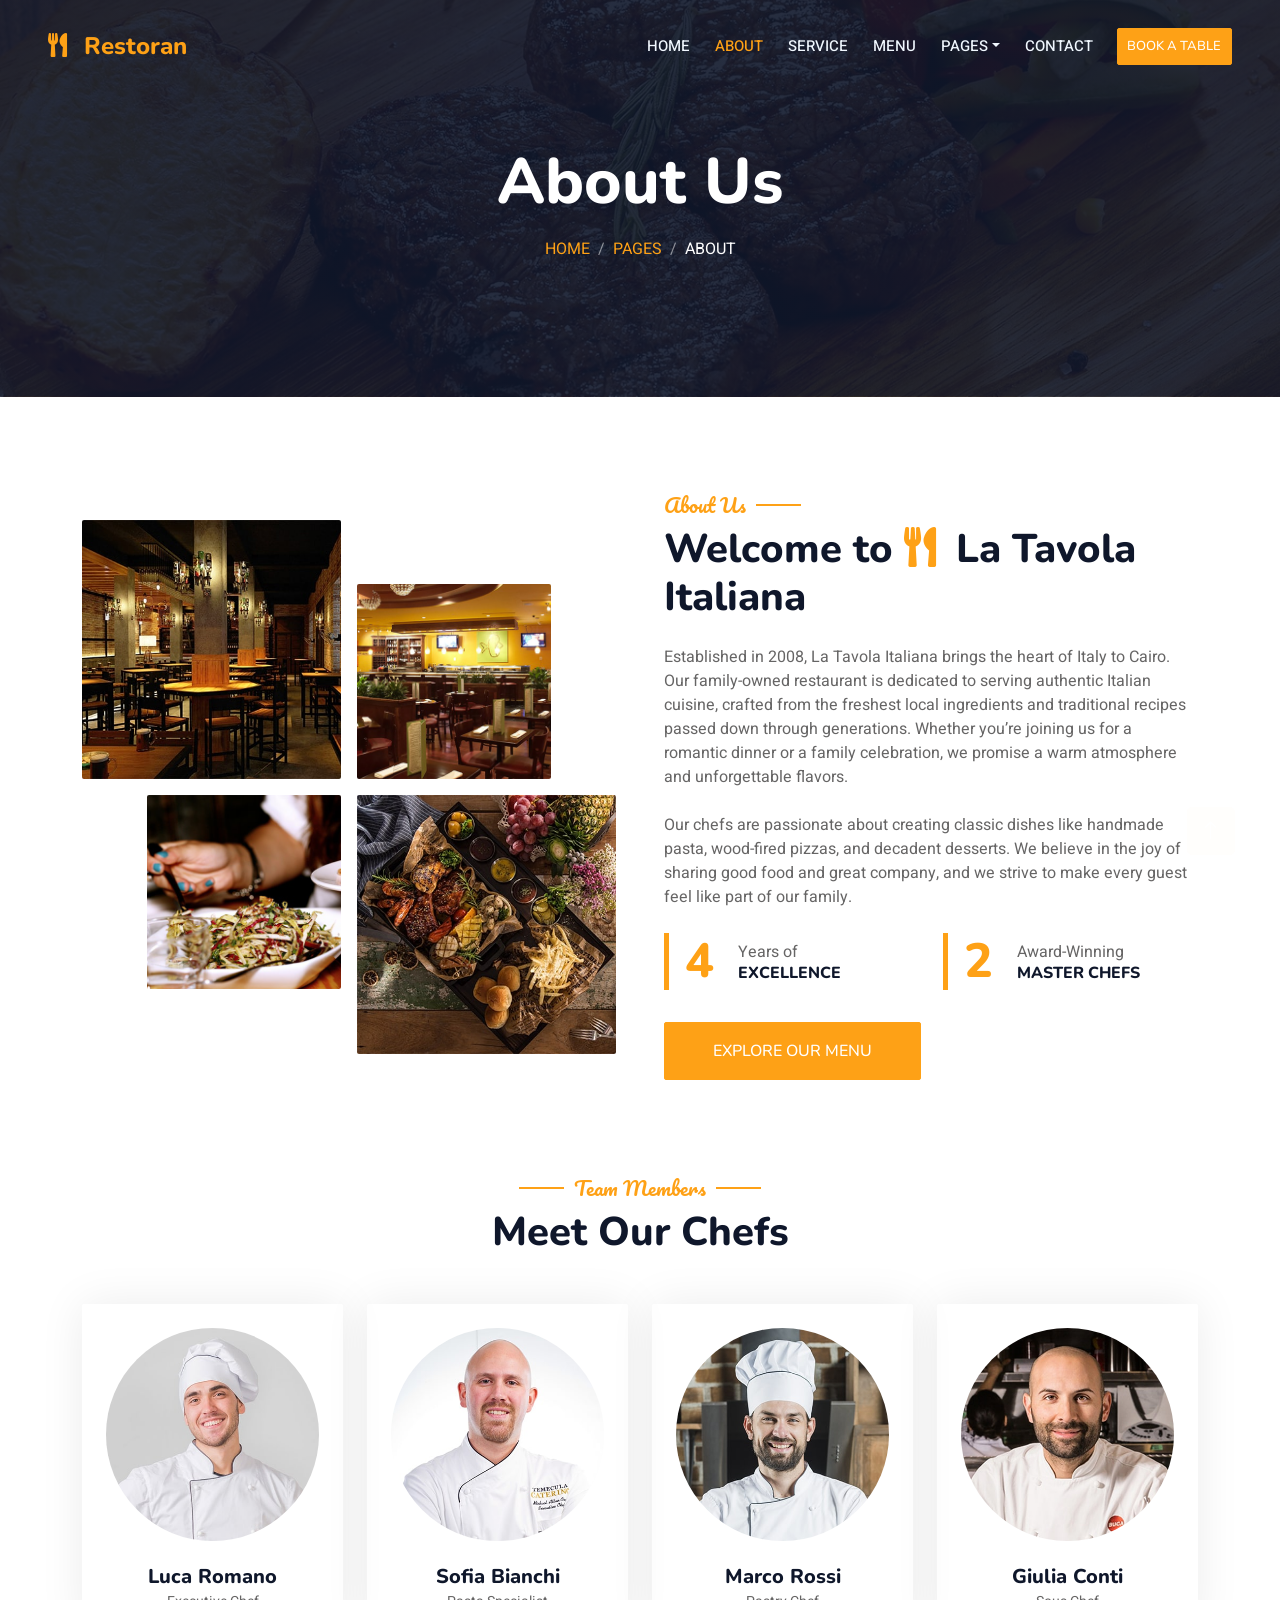
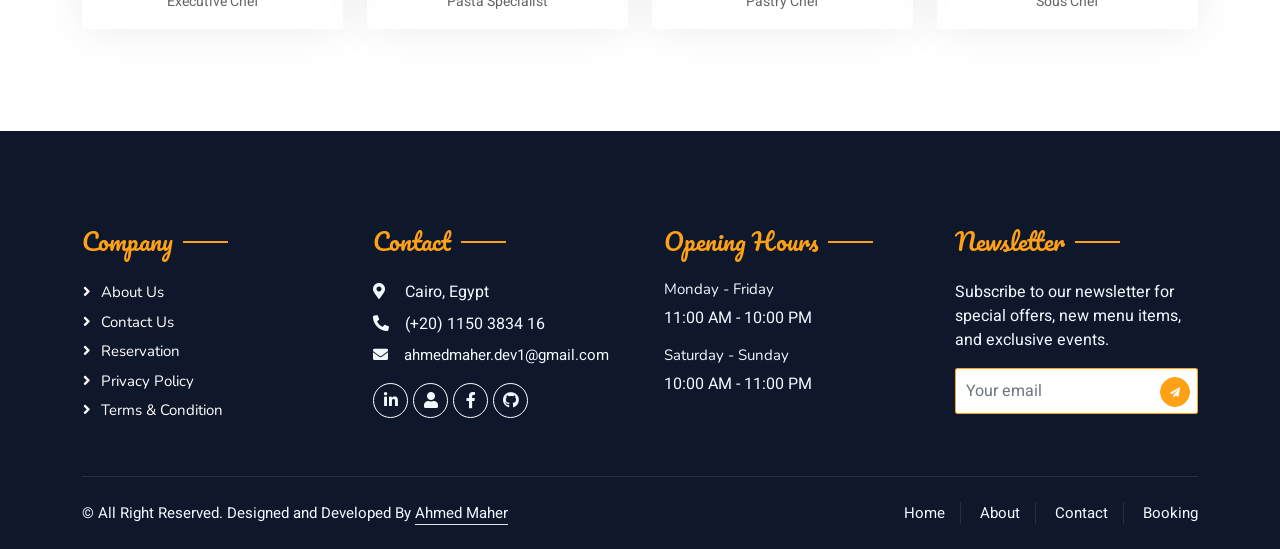
==== about.html @ c9a85f74 "added the main files of the website" ====
<!DOCTYPE html>
<html lang="en">
    <head>
        <meta charset="utf-8" />
        <title>Restoran - Bootstrap Restaurant Template</title>
        <meta content="width=device-width, initial-scale=1.0" name="viewport" />
        <meta content="" name="keywords" />
        <meta content="" name="description" />

        <!-- Favicon -->
        <link href="img/favicon.ico" rel="icon" />

        <!-- Google Web Fonts -->
        <link rel="preconnect" href="https://fonts.googleapis.com" />
        <link rel="preconnect" href="https://fonts.gstatic.com" crossorigin />
        <link
            href="https://fonts.googleapis.com/css2?family=Heebo:wght@400;500;600&family=Nunito:wght@600;700;800&family=Pacifico&display=swap"
            rel="stylesheet"
        />

        <!-- Icon Font Stylesheet -->
        <link
            href="https://cdnjs.cloudflare.com/ajax/libs/font-awesome/5.10.0/css/all.min.css"
            rel="stylesheet"
        />
        <link
            href="https://cdn.jsdelivr.net/npm/bootstrap-icons@1.4.1/font/bootstrap-icons.css"
            rel="stylesheet"
        />

        <!-- Libraries Stylesheet -->
        <link href="lib/animate/animate.min.css" rel="stylesheet" />
        <link
            href="lib/owlcarousel/assets/owl.carousel.min.css"
            rel="stylesheet"
        />
        <link
            href="lib/tempusdominus/css/tempusdominus-bootstrap-4.min.css"
            rel="stylesheet"
        />

        <!-- Customized Bootstrap Stylesheet -->
        <link href="css/bootstrap.min.css" rel="stylesheet" />

        <!-- Template Stylesheet -->
        <link href="css/style.css" rel="stylesheet" />
    </head>

    <body>
        <div class="container-xxl bg-white p-0">
            <!-- Spinner Start -->
            <div
                id="spinner"
                class="show bg-white position-fixed translate-middle w-100 vh-100 top-50 start-50 d-flex align-items-center justify-content-center"
            >
                <div
                    class="spinner-border text-primary"
                    style="width: 3rem; height: 3rem"
                    role="status"
                >
                    <span class="sr-only">Loading...</span>
                </div>
            </div>
            <!-- Spinner End -->

            <!-- Navbar & Hero Start -->
            <div class="container-xxl position-relative p-0">
                <nav
                    class="navbar navbar-expand-lg navbar-dark bg-dark px-4 px-lg-5 py-3 py-lg-0"
                >
                    <a href="" class="navbar-brand p-0">
                        <h1 class="text-primary m-0" style="font-size: 1.5rem">
                            <i class="fa fa-utensils me-3"></i>Restoran
                        </h1>
                    </a>
                    <button
                        class="navbar-toggler"
                        type="button"
                        data-bs-toggle="collapse"
                        data-bs-target="#navbarCollapse"
                    >
                        <span class="fa fa-bars"></span>
                    </button>
                    <div class="collapse navbar-collapse" id="navbarCollapse">
                        <div class="navbar-nav ms-auto py-0 pe-4">
                            <a href="index.html" class="nav-item nav-link"
                                >Home</a
                            >
                            <a
                                href="about.html"
                                class="nav-item nav-link active"
                                >About</a
                            >
                            <a href="service.html" class="nav-item nav-link"
                                >Service</a
                            >
                            <a href="menu.html" class="nav-item nav-link"
                                >Menu</a
                            >
                            <div class="nav-item dropdown">
                                <a
                                    href="#"
                                    class="nav-link dropdown-toggle"
                                    data-bs-toggle="dropdown"
                                    >Pages</a
                                >
                                <div class="dropdown-menu m-0">
                                    <a href="booking.html" class="dropdown-item"
                                        >Booking</a
                                    >
                                    <a href="team.html" class="dropdown-item"
                                        >Our Team</a
                                    >
                                    <a
                                        href="testimonial.html"
                                        class="dropdown-item"
                                        >Testimonial</a
                                    >
                                </div>
                            </div>
                            <a href="contact.html" class="nav-item nav-link"
                                >Contact</a
                            >
                        </div>
                        <a href="./booking.html" class="btn btn-primary py-2" style="font-size: 13px; padding-inline: 0.6rem;"
                            >Book A Table</a
                        >
                    </div>
                </nav>

                <div class="container-xxl py-5 bg-dark hero-header mb-5">
                    <div class="container text-center my-5 pt-5 pb-4">
                        <h1
                            class="display-3 text-white mb-3 animated slideInDown"
                        >
                            About Us
                        </h1>
                        <nav aria-label="breadcrumb">
                            <ol
                                class="breadcrumb justify-content-center text-uppercase"
                            >
                                <li class="breadcrumb-item">
                                    <a href="./index.html">Home</a>
                                </li>
                                <li class="breadcrumb-item" onclick="event.preventDefault()">
                                    <a href="">Pages</a>
                                </li>
                                <li
                                    class="breadcrumb-item text-white active"
                                    aria-current="page"
                                >
                                    About
                                </li>
                            </ol>
                        </nav>
                    </div>
                </div>
            </div>
            <!-- Navbar & Hero End -->

            <!-- About Start -->
            <div class="container-xxl py-5">
                <div class="container">
                    <div class="row g-5 align-items-center">
                        <div class="col-lg-6">
                            <div class="row g-3">
                                <div class="col-6 text-start">
                                    <img
                                        class="img-fluid rounded w-100 wow zoomIn"
                                        data-wow-delay="0.1s"
                                        src="img/about-1.jpg"
                                    />
                                </div>
                                <div class="col-6 text-start">
                                    <img
                                        class="img-fluid rounded w-75 wow zoomIn"
                                        data-wow-delay="0.3s"
                                        src="img/about-2.jpg"
                                        style="margin-top: 25%"
                                    />
                                </div>
                                <div class="col-6 text-end">
                                    <img
                                        class="img-fluid rounded w-75 wow zoomIn"
                                        data-wow-delay="0.5s"
                                        src="img/about-3.jpg"
                                    />
                                </div>
                                <div class="col-6 text-end">
                                    <img
                                        class="img-fluid rounded w-100 wow zoomIn"
                                        data-wow-delay="0.7s"
                                        src="img/about-4.jpg"
                                    />
                                </div>
                            </div>
                        </div>
                        <div class="col-lg-6">
                            <h5
                                class="section-title ff-secondary text-start text-primary fw-normal"
                            >
                                About Us
                            </h5>
                            <h1 class="mb-4">
                                Welcome to
                                <i class="fa fa-utensils text-primary me-2"></i>
                                La Tavola Italiana
                            </h1>
                            <p class="mb-4">
                                Established in 2008, La Tavola Italiana brings
                                the heart of Italy to Cairo. Our family-owned
                                restaurant is dedicated to serving authentic
                                Italian cuisine, crafted from the freshest local
                                ingredients and traditional recipes passed down
                                through generations. Whether you’re joining us
                                for a romantic dinner or a family celebration,
                                we promise a warm atmosphere and unforgettable
                                flavors.
                            </p>
                            <p class="mb-4">
                                Our chefs are passionate about creating classic
                                dishes like handmade pasta, wood-fired pizzas,
                                and decadent desserts. We believe in the joy of
                                sharing good food and great company, and we
                                strive to make every guest feel like part of our
                                family.
                            </p>
                            <div class="row g-4 mb-4">
                                <div class="col-sm-6">
                                    <div
                                        class="d-flex align-items-center border-start border-5 border-primary px-3"
                                    >
                                        <h1
                                            class="flex-shrink-0 display-5 text-primary mb-0"
                                            data-toggle="counter-up"
                                        >
                                            16
                                        </h1>
                                        <div class="ps-4">
                                            <p class="mb-0">Years of</p>
                                            <h6 class="text-uppercase mb-0">
                                                Excellence
                                            </h6>
                                        </div>
                                    </div>
                                </div>
                                <div class="col-sm-6">
                                    <div
                                        class="d-flex align-items-center border-start border-5 border-primary px-3"
                                    >
                                        <h1
                                            class="flex-shrink-0 display-5 text-primary mb-0"
                                            data-toggle="counter-up"
                                        >
                                            8
                                        </h1>
                                        <div class="ps-4">
                                            <p class="mb-0">Award-Winning</p>
                                            <h6 class="text-uppercase mb-0">
                                                Master Chefs
                                            </h6>
                                        </div>
                                    </div>
                                </div>
                            </div>
                            <a
                                class="btn btn-primary py-3 px-5 mt-2"
                                href="menu.html"
                                >Explore Our Menu</a
                            >
                        </div>
                    </div>
                </div>
            </div>
            <!-- About End -->

            <!-- Team Start -->
            <div class="container-xxl pt-5 pb-3">
                <div class="container">
                    <div class="text-center wow fadeInUp" data-wow-delay="0.1s">
                        <h5
                            class="section-title ff-secondary text-center text-primary fw-normal"
                        >
                            Team Members
                        </h5>
                        <h1 class="mb-5">Meet Our Chefs</h1>
                    </div>
                    <div class="row g-4">
                        <div
                            class="col-lg-3 col-md-6 wow fadeInUp"
                            data-wow-delay="0.1s"
                        >
                            <div
                                class="team-item text-center rounded overflow-hidden"
                            >
                                <div class="rounded-circle overflow-hidden m-4">
                                    <img
                                        class="img-fluid"
                                        src="img/team-1.jpg"
                                        alt="Chef Luca Romano"
                                    />
                                </div>
                                <h5 class="mb-0">Luca Romano</h5>
                                <small>Executive Chef</small>
                                <div class="d-flex justify-content-center mt-3">
                                    <a
                                        class="btn btn-square btn-primary mx-1"
                                        href="https://www.linkedin.com/in/ahmed-maher-algohary"
                                        target="_blank"
                                        ><i class="fab fa-linkedin-in"></i
                                    ></a>
                                    <a
                                        class="btn btn-square btn-primary mx-1"
                                        href="https://ahmedmaher-portfolio.vercel.app/"
                                        target="_blank"
                                        ><i class="fas fa-user"></i
                                    ></a>
                                    <a
                                        class="btn btn-square btn-primary mx-1"
                                        href="https://web.facebook.com/profile.php?id=100012154268952"
                                        target="_blank"
                                        ><i class="fab fa-facebook-f"></i
                                    ></a>
                                    <a
                                        class="btn btn-square btn-primary mx-1"
                                        href="https://github.com/Ahmed-Maher77"
                                        target="_blank"
                                        ><i class="fab fa-github"></i
                                    ></a>
                                </div>
                            </div>
                        </div>
                        <div
                            class="col-lg-3 col-md-6 wow fadeInUp"
                            data-wow-delay="0.3s"
                        >
                            <div
                                class="team-item text-center rounded overflow-hidden"
                            >
                                <div class="rounded-circle overflow-hidden m-4">
                                    <img
                                        class="img-fluid"
                                        src="img/team-2.jpg"
                                        alt="Chef Sofia Bianchi"
                                    />
                                </div>
                                <h5 class="mb-0">Sofia Bianchi</h5>
                                <small>Pasta Specialist</small>
                                <div class="d-flex justify-content-center mt-3">
                                    <a
                                        class="btn btn-square btn-primary mx-1"
                                        href="https://www.linkedin.com/in/ahmed-maher-algohary"
                                        target="_blank"
                                        ><i class="fab fa-linkedin-in"></i
                                    ></a>
                                    <a
                                        class="btn btn-square btn-primary mx-1"
                                        href="https://ahmedmaher-portfolio.vercel.app/"
                                        target="_blank"
                                        ><i class="fas fa-user"></i
                                    ></a>
                                    <a
                                        class="btn btn-square btn-primary mx-1"
                                        href="https://web.facebook.com/profile.php?id=100012154268952"
                                        target="_blank"
                                        ><i class="fab fa-facebook-f"></i
                                    ></a>
                                    <a
                                        class="btn btn-square btn-primary mx-1"
                                        href="https://github.com/Ahmed-Maher77"
                                        target="_blank"
                                        ><i class="fab fa-github"></i
                                    ></a>
                                </div>
                            </div>
                        </div>
                        <div
                            class="col-lg-3 col-md-6 wow fadeInUp"
                            data-wow-delay="0.5s"
                        >
                            <div
                                class="team-item text-center rounded overflow-hidden"
                            >
                                <div class="rounded-circle overflow-hidden m-4">
                                    <img
                                        class="img-fluid"
                                        src="img/team-3.jpg"
                                        alt="Chef Marco Rossi"
                                    />
                                </div>
                                <h5 class="mb-0">Marco Rossi</h5>
                                <small>Pastry Chef</small>
                                <div class="d-flex justify-content-center mt-3">
                                    <a
                                        class="btn btn-square btn-primary mx-1"
                                        href="https://www.linkedin.com/in/ahmed-maher-algohary"
                                        target="_blank"
                                        ><i class="fab fa-linkedin-in"></i
                                    ></a>
                                    <a
                                        class="btn btn-square btn-primary mx-1"
                                        href="https://ahmedmaher-portfolio.vercel.app/"
                                        target="_blank"
                                        ><i class="fas fa-user"></i
                                    ></a>
                                    <a
                                        class="btn btn-square btn-primary mx-1"
                                        href="https://web.facebook.com/profile.php?id=100012154268952"
                                        target="_blank"
                                        ><i class="fab fa-facebook-f"></i
                                    ></a>
                                    <a
                                        class="btn btn-square btn-primary mx-1"
                                        href="https://github.com/Ahmed-Maher77"
                                        target="_blank"
                                        ><i class="fab fa-github"></i
                                    ></a>
                                </div>
                            </div>
                        </div>
                        <div
                            class="col-lg-3 col-md-6 wow fadeInUp"
                            data-wow-delay="0.7s"
                        >
                            <div
                                class="team-item text-center rounded overflow-hidden"
                            >
                                <div class="rounded-circle overflow-hidden m-4">
                                    <img
                                        class="img-fluid"
                                        src="img/team-4.jpg"
                                        alt="Chef Giulia Conti"
                                    />
                                </div>
                                <h5 class="mb-0">Giulia Conti</h5>
                                <small>Sous Chef</small>
                                <div class="d-flex justify-content-center mt-3">
                                    <a
                                        class="btn btn-square btn-primary mx-1"
                                        href="https://www.linkedin.com/in/ahmed-maher-algohary"
                                        target="_blank"
                                        ><i class="fab fa-linkedin-in"></i
                                    ></a>
                                    <a
                                        class="btn btn-square btn-primary mx-1"
                                        href="https://ahmedmaher-portfolio.vercel.app/"
                                        target="_blank"
                                        ><i class="fas fa-user"></i
                                    ></a>
                                    <a
                                        class="btn btn-square btn-primary mx-1"
                                        href="https://web.facebook.com/profile.php?id=100012154268952"
                                        target="_blank"
                                        ><i class="fab fa-facebook-f"></i
                                    ></a>
                                    <a
                                        class="btn btn-square btn-primary mx-1"
                                        href="https://github.com/Ahmed-Maher77"
                                        target="_blank"
                                        ><i class="fab fa-github"></i
                                    ></a>
                                </div>
                            </div>
                        </div>
                    </div>
                </div>
            </div>
            <!-- Team End -->

            <!-- Footer Start -->
            <div
                class="container-fluid bg-dark text-light footer pt-5 mt-5 wow fadeIn"
                data-wow-delay="0.1s"
            >
                <div class="container py-5">
                    <div class="row g-5">
                        <div class="col-lg-3 col-md-6">
                            <h4
                                class="section-title ff-secondary text-start text-primary fw-normal mb-4"
                            >
                                Company
                            </h4>
                            <a class="btn btn-link" href="./about.html"
                                >About Us</a
                            >
                            <a class="btn btn-link" href="./contact.html"
                                >Contact Us</a
                            >
                            <a class="btn btn-link" href="./booking.html"
                                >Reservation</a
                            >
                            <a
                                class="btn btn-link"
                                href="https://ahmedmaher-portfolio.vercel.app/"
                                target="_blank"
                                >Privacy Policy</a
                            >
                            <a
                                class="btn btn-link"
                                href="https://ahmedmaher-portfolio.vercel.app/"
                                target="_blank"
                                >Terms & Condition</a
                            >
                        </div>
                        <div class="col-lg-3 col-md-6">
                            <h4
                                class="section-title ff-secondary text-start text-primary fw-normal mb-4"
                            >
                                Contact
                            </h4>
                            <p class="mb-2">
                                <i class="fa fa-map-marker-alt me-3"></i> Cairo,
                                Egypt
                            </p>
                            <p class="mb-2">
                                <i class="fa fa-phone-alt me-3"></i>(+20) 1150
                                3834 16
                            </p>
                            <p class="mb-2" style="font-size: 15px">
                                <i class="fa fa-envelope me-3"></i
                                >ahmedmaher.dev1@gmail.com
                            </p>
                            <div class="d-flex pt-2">
                                <a
                                    class="btn btn-outline-light btn-social"
                                    href="https://www.linkedin.com/in/ahmed-maher-algohary"
                                    target="_blank"
                                    ><i class="fab fa-linkedin-in"></i
                                ></a>
                                <a
                                    class="btn btn-outline-light btn-social"
                                    href="https://ahmedmaher-portfolio.vercel.app/"
                                    target="_blank"
                                    ><i class="fas fa-user"></i
                                ></a>
                                <a
                                    class="btn btn-outline-light btn-social"
                                    href="https://web.facebook.com/profile.php?id=100012154268952"
                                    target="_blank"
                                    ><i class="fab fa-facebook-f"></i
                                ></a>
                                <a
                                    class="btn btn-outline-light btn-social"
                                    href="https://github.com/Ahmed-Maher77"
                                    target="_blank"
                                    ><i class="fab fa-github"></i
                                ></a>
                            </div>
                        </div>
                        <div class="col-lg-3 col-md-6">
                            <h4
                                class="section-title ff-secondary text-start text-primary fw-normal mb-4"
                            >
                                Opening Hours
                            </h4>
                            <h5
                                class="text-light fw-normal"
                                style="font-size: 15px"
                            >
                                Monday - Friday
                            </h5>
                            <p>11:00 AM - 10:00 PM</p>
                            <h5
                                class="text-light fw-normal"
                                style="font-size: 15px"
                            >
                                Saturday - Sunday
                            </h5>
                            <p>10:00 AM - 11:00 PM</p>
                        </div>
                        <div class="col-lg-3 col-md-6">
                            <h4
                                class="section-title ff-secondary text-start text-primary fw-normal mb-4"
                            >
                                Newsletter
                            </h4>
                            <p>
                                Subscribe to our newsletter for special offers,
                                new menu items, and exclusive events.
                            </p>
                            <div
                                class="position-relative mx-auto"
                                style="max-width: 400px"
                            >
                                <input
                                    class="form-control border-primary w-100"
                                    type="text"
                                    placeholder="Your email"
                                    style="padding: 10px; padding-right: 40px"
                                />
                                <div
                                    id="newsletter-error"
                                    class="invalid-feedback"
                                    style="display: block"
                                ></div>
                                <button
                                    type="button"
                                    id="subscribe-button"
                                    class="btn btn-primary py-2 position-absolute end-0 me-2 rounded-circle"
                                    style="
                                        font-size: 10px;
                                        top: 9px;
                                        width: 30px;
                                        height: 30px;
                                        display: flex;
                                        align-items: center;
                                        justify-content: center;
                                    "
                                >
                                    <i class="fa fa-paper-plane"></i>
                                </button>
                            </div>
                            <!-- Newsletter Success Modal -->
                            <div
                                class="modal fade"
                                id="newsletterSuccessModal"
                                tabindex="-1"
                                aria-labelledby="newsletterSuccessModalLabel"
                                aria-hidden="true"
                            >
                                <div class="modal-dialog">
                                    <div class="modal-content">
                                        <div class="modal-header">
                                            <h5
                                                class="modal-title"
                                                id="newsletterSuccessModalLabel"
                                            >
                                                Subscribed!
                                            </h5>
                                            <button
                                                type="button"
                                                class="btn-close"
                                                data-bs-dismiss="modal"
                                                aria-label="Close"
                                            ></button>
                                        </div>
                                        <div
                                            class="modal-body"
                                            style="color: #000"
                                        >
                                            Thank you for subscribing to our
                                            newsletter!
                                        </div>
                                        <div class="modal-footer">
                                            <button
                                                type="button"
                                                class="btn btn-primary"
                                                data-bs-dismiss="modal"
                                            >
                                                OK
                                            </button>
                                        </div>
                                    </div>
                                </div>
                            </div>
                        </div>
                    </div>
                </div>
                <div class="container">
                    <div class="copyright">
                        <div class="row">
                            <div
                                class="col-md-6 text-center text-md-start mb-3 mb-md-0"
                            >
                                &copy; All Right Reserved. Designed and
                                Developed By
                                <a
                                    class="border-bottom"
                                    href="https://ahmedmaher-portfolio.vercel.app/"
                                    title="Go to Ahmed Maher's Portfolio"
                                    >Ahmed Maher</a
                                >
                            </div>
                            <div class="col-md-6 text-center text-md-end">
                                <div class="footer-menu">
                                    <a href="index.html">Home</a>
                                    <a href="about.html">About</a>
                                    <a href="contact.html">Contact</a>
                                    <a href="booking.html">Booking</a>
                                </div>
                            </div>
                        </div>
                    </div>
                </div>
            </div>
            <!-- Footer End -->

            <!-- Back to Top -->
            <a
                href="#"
                class="btn btn-lg btn-primary btn-lg-square back-to-top rounded-3"
                ><i class="bi bi-arrow-up"></i
            ></a>
        </div>

        <!-- JavaScript Libraries -->
        <script src="https://code.jquery.com/jquery-3.4.1.min.js"></script>
        <script src="https://cdn.jsdelivr.net/npm/bootstrap@5.0.0/dist/js/bootstrap.bundle.min.js"></script>
        <script src="lib/wow/wow.min.js"></script>
        <script src="lib/easing/easing.min.js"></script>
        <script src="lib/waypoints/waypoints.min.js"></script>
        <script src="lib/counterup/counterup.min.js"></script>
        <script src="lib/owlcarousel/owl.carousel.min.js"></script>
        <script src="lib/tempusdominus/js/moment.min.js"></script>
        <script src="lib/tempusdominus/js/moment-timezone.min.js"></script>
        <script src="lib/tempusdominus/js/tempusdominus-bootstrap-4.min.js"></script>

        <!-- Template Javascript -->
        <script src="js/main.js"></script>
    </body>
</html>
---- css/style.css ----
:root {
    --primary: #fea116;
    --light: #f1f8ff;
    --dark: #0f172b;
}

.ff-secondary {
    font-family: "Pacifico", cursive;
}

.fw-medium {
    font-weight: 600 !important;
}

.fw-semi-bold {
    font-weight: 700 !important;
}

.back-to-top {
    position: fixed;
    display: none;
    right: 45px;
    bottom: 45px;
    z-index: 99;
}

/*** Spinner ***/
#spinner {
    opacity: 0;
    visibility: hidden;
    transition: opacity 0.5s ease-out, visibility 0s linear 0.5s;
    z-index: 99999;
}

#spinner.show {
    transition: opacity 0.5s ease-out, visibility 0s linear 0s;
    visibility: visible;
    opacity: 1;
}

/*** Button ***/
.btn {
    font-family: "Nunito", sans-serif;
    font-weight: 500;
    text-transform: uppercase;
    transition: 0.5s;
}

.btn.btn-primary,
.btn.btn-secondary {
    color: #ffffff;
}

.btn-square {
    width: 38px;
    height: 38px;
}

.btn-sm-square {
    width: 32px;
    height: 32px;
}

.btn-lg-square {
    width: 48px;
    height: 48px;
}

.btn-square,
.btn-sm-square,
.btn-lg-square {
    padding: 0;
    display: flex;
    align-items: center;
    justify-content: center;
    font-weight: normal;
    border-radius: 2px;
}

/*** Navbar ***/
.navbar-dark .navbar-nav .nav-link {
    position: relative;
    margin-left: 25px;
    padding: 35px 0;
    font-size: 15px;
    color: var(--light) !important;
    text-transform: uppercase;
    font-weight: 500;
    outline: none;
    transition: 0.5s;
}

.sticky-top.navbar-dark .navbar-nav .nav-link {
    padding: 20px 0;
}

.navbar-dark .navbar-nav .nav-link:hover,
.navbar-dark .navbar-nav .nav-link.active {
    color: var(--primary) !important;
}

.navbar-dark .navbar-brand img {
    max-height: 60px;
    transition: 0.5s;
}

.sticky-top.navbar-dark .navbar-brand img {
    max-height: 45px;
}

@media (max-width: 991.98px) {
    .sticky-top.navbar-dark {
        position: relative;
    }

    .navbar-dark .navbar-collapse {
        margin-top: 15px;
        border-top: 1px solid rgba(255, 255, 255, 0.1);
    }

    .navbar-dark .navbar-nav .nav-link,
    .sticky-top.navbar-dark .navbar-nav .nav-link {
        padding: 10px 0;
        margin-left: 0;
    }

    .navbar-dark .navbar-brand img {
        max-height: 45px;
    }
}

@media (min-width: 992px) {
    .navbar-dark {
        position: absolute;
        width: 100%;
        top: 0;
        left: 0;
        z-index: 999;
        background: transparent !important;
    }

    .sticky-top.navbar-dark {
        position: fixed;
        background: var(--dark) !important;
    }
}

/*** Hero Header ***/
.hero-header {
    background: linear-gradient(rgba(15, 23, 43, 0.9), rgba(15, 23, 43, 0.9)),
        url(../img/bg-hero.jpg);
    background-position: center center;
    background-repeat: no-repeat;
    background-size: cover;
}

.hero-header img {
    animation: imgRotate 50s linear infinite;
}

@keyframes imgRotate {
    100% {
        transform: rotate(360deg);
    }
}

.breadcrumb-item + .breadcrumb-item::before {
    color: rgba(255, 255, 255, 0.5);
}

/*** Section Title ***/
.section-title {
    position: relative;
    display: inline-block;
}

.section-title::before {
    position: absolute;
    content: "";
    width: 45px;
    height: 2px;
    top: 50%;
    left: -55px;
    margin-top: -1px;
    background: var(--primary);
}

.section-title::after {
    position: absolute;
    content: "";
    width: 45px;
    height: 2px;
    top: 50%;
    right: -55px;
    margin-top: -1px;
    background: var(--primary);
}

.section-title.text-start::before,
.section-title.text-end::after {
    display: none;
}

/*** Service ***/
.service-item {
    box-shadow: 0 0 45px rgba(0, 0, 0, 0.08);
    transition: 0.5s;
    height: 100%;
    display: flex;
    flex-direction: column;
}

.service-item:hover {
    background: var(--primary);
}

.service-item * {
    transition: 0.5s;
}

.service-item:hover * {
    color: var(--light) !important;
}

.service-item .p-4 {
    flex: 1;
    display: flex;
    flex-direction: column;
}

.service-item .p-4 p {
    flex: 1;
}

/*** Food Menu ***/
.nav-pills .nav-item .active {
    border-bottom: 2px solid var(--primary);
}

/*** Youtube Video ***/
.video {
    position: relative;
    height: 100%;
    min-height: 500px;
    background: linear-gradient(rgba(15, 23, 43, 0.1), rgba(15, 23, 43, 0.1)),
        url(../img/video.jpg);
    background-position: center center;
    background-repeat: no-repeat;
    background-size: cover;
}

.video .btn-play {
    position: absolute;
    z-index: 3;
    top: 50%;
    left: 50%;
    transform: translateX(-50%) translateY(-50%);
    box-sizing: content-box;
    display: block;
    width: 32px;
    height: 44px;
    border-radius: 50%;
    border: none;
    outline: none;
    padding: 18px 20px 18px 28px;
}

.video .btn-play:before {
    content: "";
    position: absolute;
    z-index: 0;
    left: 50%;
    top: 50%;
    transform: translateX(-50%) translateY(-50%);
    display: block;
    width: 100px;
    height: 100px;
    background: var(--primary);
    border-radius: 50%;
    animation: pulse-border 1500ms ease-out infinite;
}

.video .btn-play:after {
    content: "";
    position: absolute;
    z-index: 1;
    left: 50%;
    top: 50%;
    transform: translateX(-50%) translateY(-50%);
    display: block;
    width: 100px;
    height: 100px;
    background: var(--primary);
    border-radius: 50%;
    transition: all 200ms;
}

.video .btn-play img {
    position: relative;
    z-index: 3;
    max-width: 100%;
    width: auto;
    height: auto;
}

.video .btn-play span {
    display: block;
    position: relative;
    z-index: 3;
    width: 0;
    height: 0;
    border-left: 32px solid var(--dark);
    border-top: 22px solid transparent;
    border-bottom: 22px solid transparent;
}

@keyframes pulse-border {
    0% {
        transform: translateX(-50%) translateY(-50%) translateZ(0) scale(1);
        opacity: 1;
    }

    100% {
        transform: translateX(-50%) translateY(-50%) translateZ(0) scale(1.5);
        opacity: 0;
    }
}

#videoModal {
    z-index: 99999;
}

#videoModal .modal-dialog {
    position: relative;
    max-width: 800px;
    margin: 60px auto 0 auto;
}

#videoModal .modal-body {
    position: relative;
    padding: 0px;
}

#videoModal .close {
    position: absolute;
    width: 30px;
    height: 30px;
    right: 0px;
    top: -30px;
    z-index: 999;
    font-size: 30px;
    font-weight: normal;
    color: #ffffff;
    background: #000000;
    opacity: 1;
}

/*** Team ***/
.team-item {
    box-shadow: 0 0 45px rgba(0, 0, 0, 0.08);
    height: calc(100% - 38px);
    transition: 0.5s;
}

.team-item img {
    transition: 0.5s;
}

.team-item:hover img {
    transform: scale(1.1);
}

.team-item:hover {
    height: 100%;
}

.team-item .btn {
    border-radius: 38px 38px 0 0;
}

/*** Testimonial ***/
.testimonial-carousel .owl-item .testimonial-item,
.testimonial-carousel .owl-item.center .testimonial-item * {
    transition: 0.5s;
}

.testimonial-carousel .owl-item.center .testimonial-item {
    background: var(--primary) !important;
    border-color: var(--primary) !important;
}

.testimonial-carousel .owl-item.center .testimonial-item * {
    color: var(--light) !important;
}

.testimonial-carousel .owl-dots {
    margin-top: 24px;
    display: flex;
    align-items: flex-end;
    justify-content: center;
}

.testimonial-carousel .owl-dot {
    position: relative;
    display: inline-block;
    margin: 0 5px;
    width: 15px;
    height: 15px;
    border: 1px solid #cccccc;
    border-radius: 15px;
    transition: 0.5s;
}

.testimonial-carousel .owl-dot.active {
    background: var(--primary);
    border-color: var(--primary);
}

/*** Footer ***/
.footer .btn.btn-social {
    margin-right: 5px;
    width: 35px;
    height: 35px;
    display: flex;
    align-items: center;
    justify-content: center;
    color: var(--light);
    border: 1px solid #ffffff;
    border-radius: 35px;
    transition: 0.3s;
}

.footer .btn.btn-social:hover {
    color: var(--primary);
}

.footer .btn.btn-link {
    display: block;
    margin-bottom: 5px;
    padding: 0;
    text-align: left;
    color: #ffffff;
    font-size: 15px;
    font-weight: normal;
    text-transform: capitalize;
    transition: 0.3s;
}

.footer .btn.btn-link::before {
    position: relative;
    content: "\f105";
    font-family: "Font Awesome 5 Free";
    font-weight: 900;
    margin-right: 10px;
}

.footer .btn.btn-link:hover {
    letter-spacing: 1px;
    box-shadow: none;
}

.footer .copyright {
    padding: 25px 0;
    font-size: 15px;
    border-top: 1px solid rgba(256, 256, 256, 0.1);
}

.footer .copyright a {
    color: var(--light);
}

.footer .footer-menu a {
    margin-right: 15px;
    padding-right: 15px;
    border-right: 1px solid rgba(255, 255, 255, 0.1);
}

.footer .footer-menu a:last-child {
    margin-right: 0;
    padding-right: 0;
    border-right: none;
}

/* Newsletter subscribe button hover effect */
#subscribe-button:hover {
    background-color: #0d6efd !important; /* Bootstrap primary */
    color: #fff !important;
    transform: scale(1.1);
    transition: all 0.2s;
}

/* Ahmed Maher portfolio link hover effect */
.footer .border-bottom[href*="ahmedmaher-portfolio"]:hover {
    color: #00ff00 !important;
    transition: color 0.2s;
}
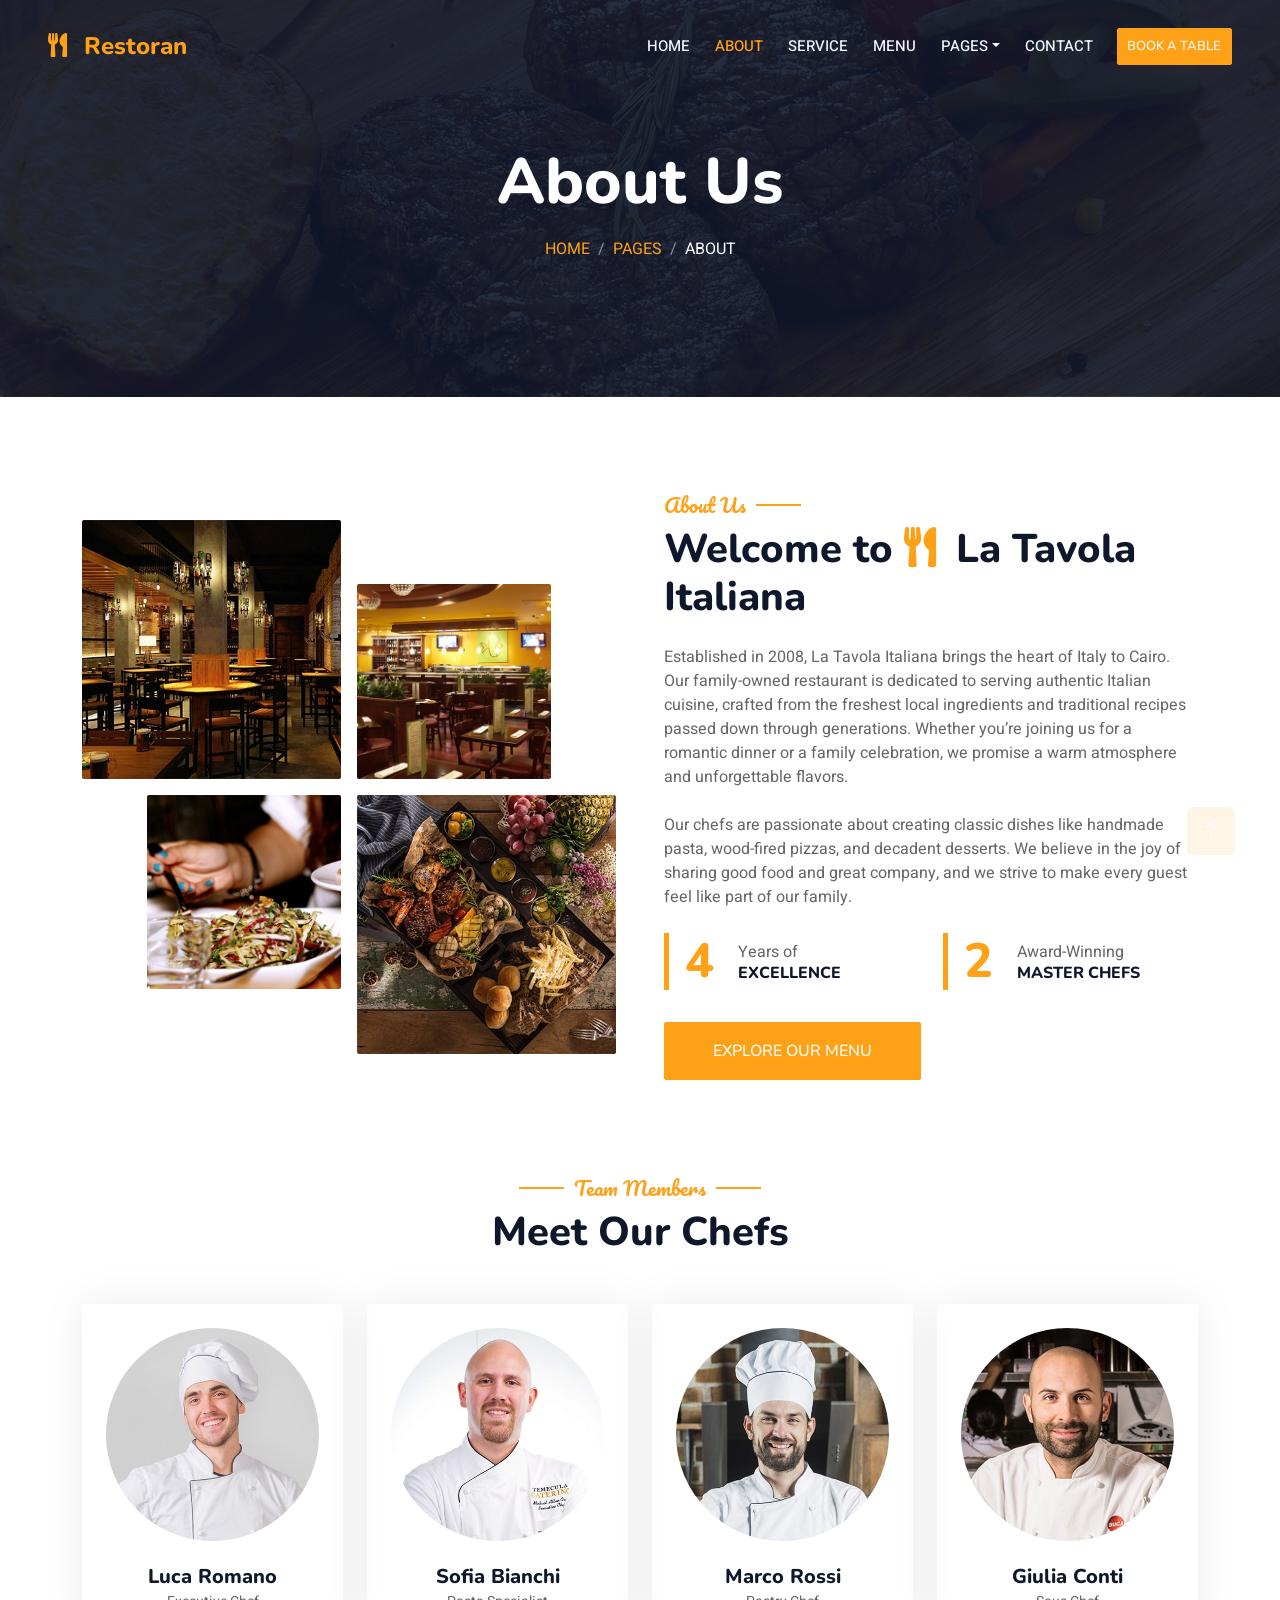
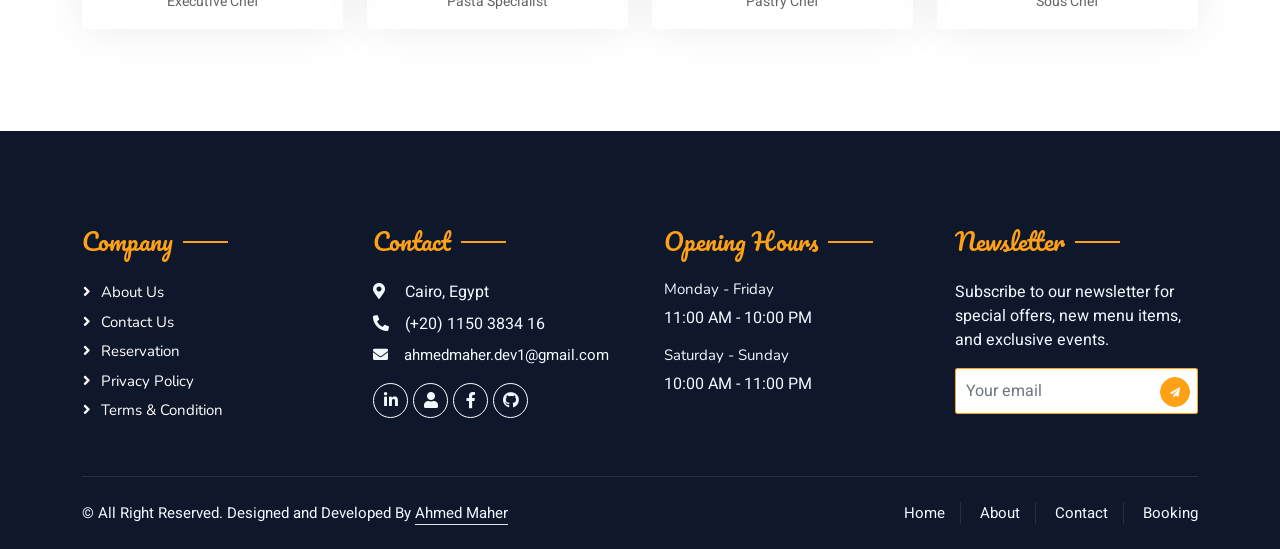
==== commit bb703cf8: "Enhance SEO and social sharing with meta tags, favicons, and Open Graph integration" ====
--- a/about.html
+++ b/about.html
@@ -1,14 +1,31 @@
 <!DOCTYPE html>
 <html lang="en">
     <head>
-        <meta charset="utf-8" />
-        <title>Restoran - Bootstrap Restaurant Template</title>
-        <meta content="width=device-width, initial-scale=1.0" name="viewport" />
-        <meta content="" name="keywords" />
-        <meta content="" name="description" />
-
-        <!-- Favicon -->
-        <link href="img/favicon.ico" rel="icon" />
+        <!-- Title and Favicon -->
+        <title>Restoran | Restaurant Website Template</title>
+        <link href="img/hero.png" rel="icon" />
+
+        <!-- Standard Meta Tags -->
+        <meta charset="UTF-8" />
+        <meta name="viewport" content="width=device-width, initial-scale=1.0" />
+        <meta name="title" content="Restoran | Responsive Restaurant Website Template" />
+        <meta name="description" content="Restoran is a modern, responsive website template built for restaurants. It features a categorized food menu, animated sections, reservation system, contact forms, and Google Maps integration." />
+        <meta name="keywords" content="restaurant website, responsive template, bootstrap 5, food menu, reservations, contact form, team profiles, jQuery, HTML5, CSS3, modern restaurant design" />
+        <meta name="author" content="Ahmed Maher Algohary" />
+
+        <!-- Open Graph (Facebook / LinkedIn) -->
+        <meta property="og:type" content="website" />
+        <meta property="og:url" content="https://ahmed-maher77.github.io/Restoran___restaurant-website-template/" />
+        <meta property="og:title" content="Restoran | Responsive Restaurant Website Template" />
+        <meta property="og:description" content="Explore Restoran - a professional and modern restaurant web template with reservation features, contact forms, food menu, and chef profiles." />
+        <meta property="og:image" content="img/hero.png" />
+
+        <!-- Twitter Meta -->
+        <meta name="twitter:card" content="summary_large_image" />
+        <meta name="twitter:url" content="https://ahmed-maher77.github.io/Restoran___restaurant-website-template/" />
+        <meta name="twitter:title" content="Restoran | Responsive Restaurant Website Template" />
+        <meta name="twitter:description" content="A feature-rich and modern restaurant website template with reservations, contact forms, and team profiles." />
+        <meta name="twitter:image" content="img/hero.png" />
 
         <!-- Google Web Fonts -->
         <link rel="preconnect" href="https://fonts.googleapis.com" />
